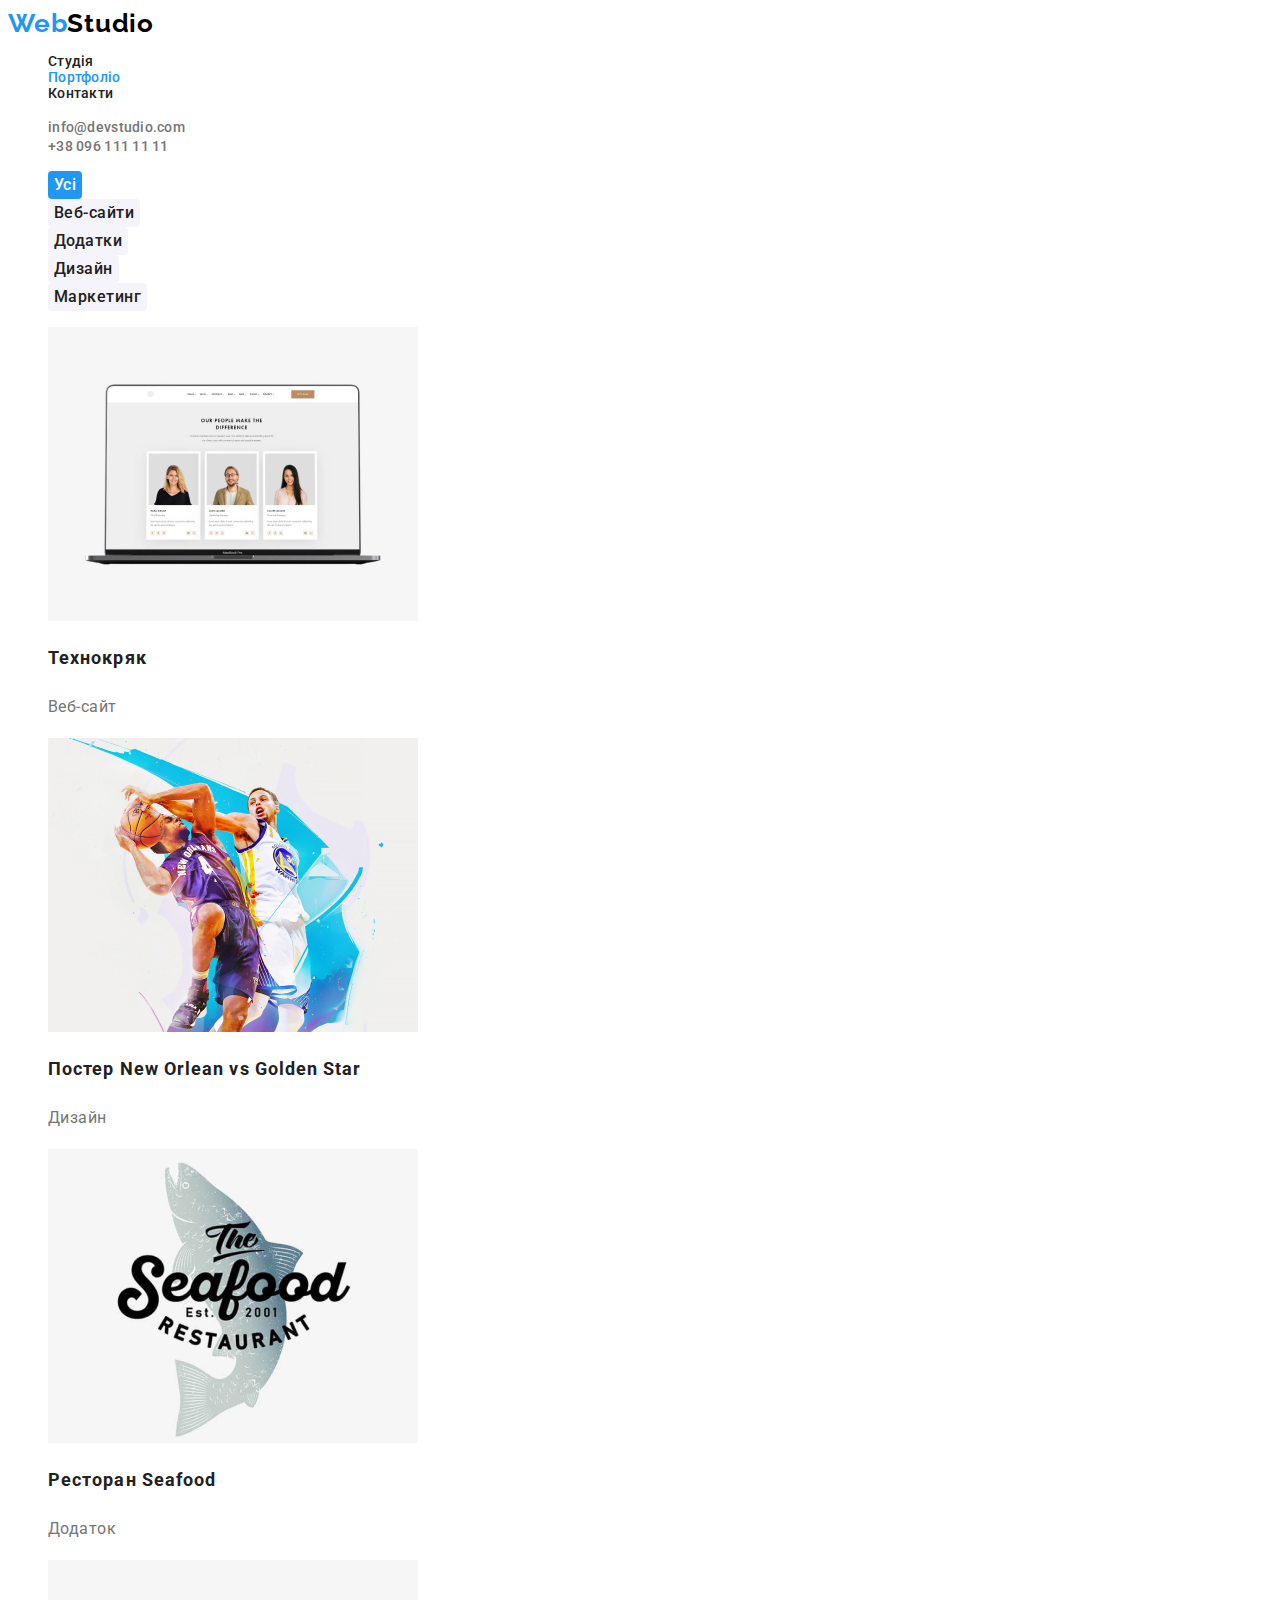
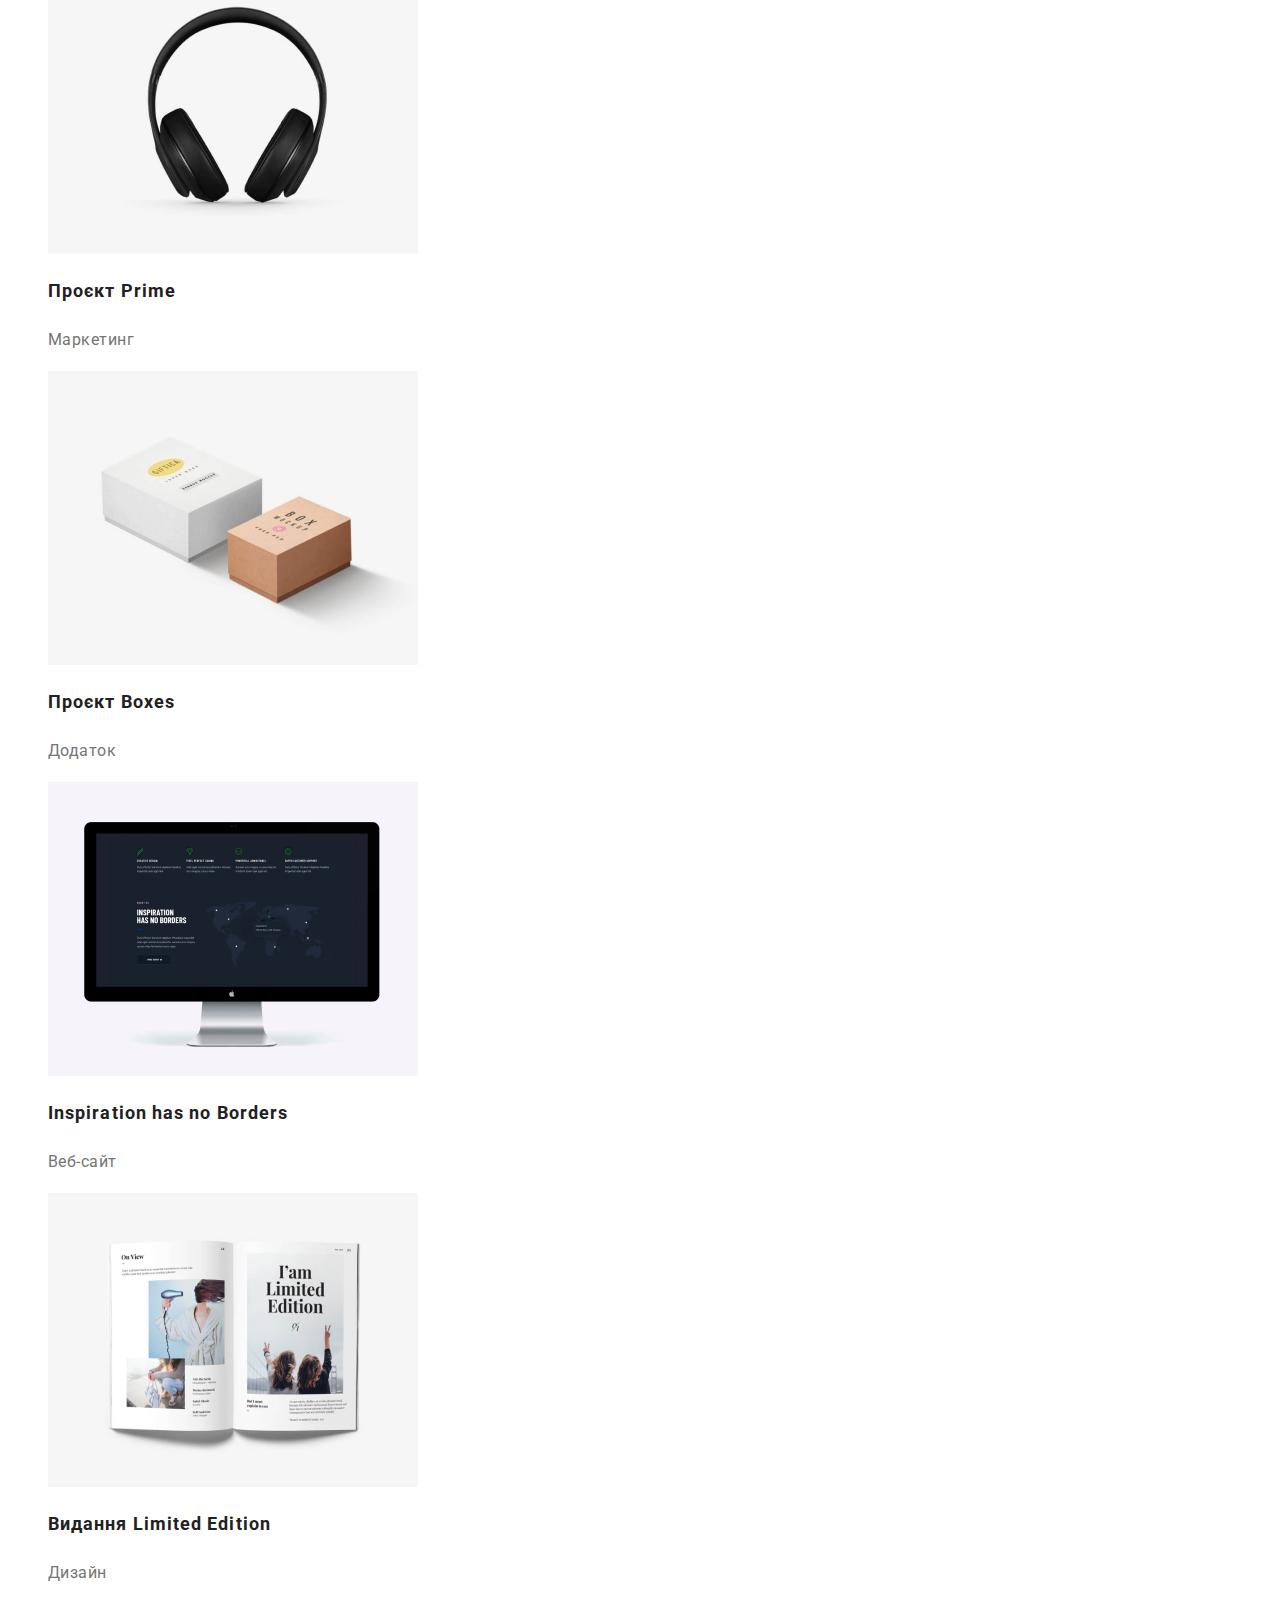
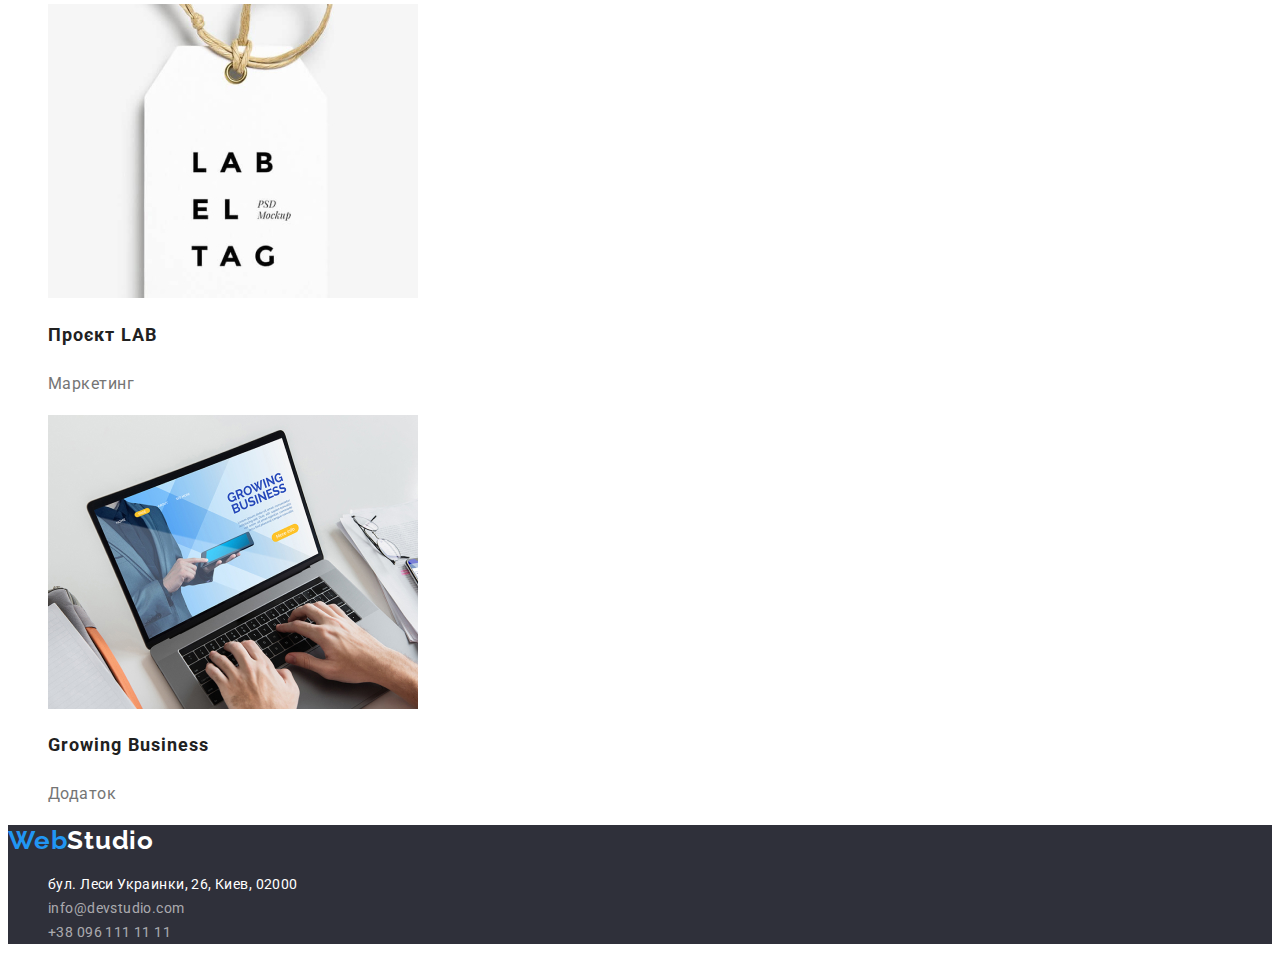
==== portfolio.html @ 220dadfb "Initial commit" ====
<!DOCTYPE html>
<html lang="en">
<head>
    <meta charset="UTF-8">
    <meta http-equiv="X-UA-Compatible" content="IE=edge">
    <meta name="viewport" content="width=device-width, initial-scale=1.0">
    <title>Portfolio</title>
    <!--Fonts-->
    <link rel="preconnect" href="https://fonts.googleapis.com">
    <link rel="preconnect" href="https://fonts.gstatic.com" crossorigin>
    <link href="https://fonts.googleapis.com/css2?family=Raleway:wght@700&family=Roboto:wght@400;500;700;900&display=swap" rel="stylesheet">
    <!--Custom styles-->
    <link rel="stylesheet" href="./css/styles.css">
</head>
<body>

    <header class="header">
        
        <section class="header-section">
            <nav class="header-nav">
                <a class="logo-link" href="">Web<span class="logo-span">Studio</span> </a>
                <ul class="list">
                <li> <a class="link" href="https://yuriykirillov.github.io/goit-markup-hw-02/index.html">Студія</a></li>
                <li> <a class="link-active" href="https://yuriykirillov.github.io/goit-markup-hw-02/portfolio.html">Портфоліо</a></li>
                <li> <a class="link" href="Контакти">Контакти</a></li>

                </ul>
            </nav>
           
            <ul class="list">
                <li> <a class="header-list-item" href="mailto:info@devstudio.com">info@devstudio.com</a></li>
                <li> <a class="header-list-item" href="tel:+380961111111">+38 096 111 11 11</a></li>
            </ul>
        </section>
                
    </header>

    <main>

        <!--Filters-->
        <section>
            <h1 class="visually-hidden">Наши переваги</h1>
            <ul class="list"> 
              <li>
                <button class="btn-main-cl" type="button">Усі</button>
              </li>
              <li>
                <button class="btn-main" type="button">Веб-сайти</button>
              </li>
              <li>
                <button class="btn-main" type="button">Додатки</button>
              </li>
              <li>
                <button class="btn-main" type="button">Дизайн</button>
              </li>
              <li>
                <button class="btn-main" type="button">Маркетинг</button>
              </li>

            </ul>
            
            <ul class="list">
              <li><img src="images/technokr.jpg" alt="technokr" width="370" height="294">
                  <h2 class="group-list-item" lang="uk">Технокряк</h2>
                  <p class="group-list-text" lang="uk">Веб-сайт</p>   
              </li>
              <li><img src="images/poster.jpg" alt="poster" width="370" height="294">
                  <h2 class="group-list-item" lang="uk">Постер New Orlean vs Golden Star</h2>
                  <p class="group-list-text" lang="uk">Дизайн</p>
              </li>
              <li><img src="images/rest.jpg" alt="restaurant" width="370" height="294">
                  <h2 class="group-list-item" lang="uk">Ресторан Seafood</h2>
                  <p class="group-list-text" lang="uk">Додаток</p>
              </li>
              <li><img src="images/headphones.jpg" alt="headphones" width="370" height="294">
                  <h2 class="group-list-item" lang="uk">Проєкт Prime</h2>
                  <p class="group-list-text" lang="uk">Маркетинг</p>
              </li>
              <li><img src="images/boxes.jpg" alt="boxes" width="370" height="294">
                  <h2 class="group-list-item" lang="uk">Проєкт Boxes</h2>
                  <p class="group-list-text" lang="uk">Додаток</p>
              </li>
              <li><img src="images/monitor.jpg" alt="monitor" width="370" height="294">
                  <h2 class="group-list-item" lang="uk">Inspiration has no Borders</h2>
                  <p class="group-list-text" lang="uk">Веб-сайт</p>
              </li>
              <li><img src="images/magazine.jpg" alt="magazine" width="370" height="294">
                  <h2 class="group-list-item" lang="uk">Видання Limited Edition</h2>
                  <p class="group-list-text" lang="uk">Дизайн</p>
              </li>  
              <li><img src="images/label.jpg" alt="label" width="370" height="294">
                  <h2 class="group-list-item" lang="uk">Проєкт LAB</h2>
                  <p class="group-list-text" lang="uk">Маркетинг</p>
              </li>
              <li><img src="images/notebook.jpg" alt="notebook" width="370" height="294">
                  <h2 class="group-list-item" lang="uk">Growing Business</h2>
                  <p class="group-list-text" lang="uk">Додаток</p>
              </li>  

            </ul>  
              
                    
            

        </section>
         
    </main>

    <footer>
        <section class="footer-section">
            <a class="logo-link" href="">Web<span class="logo-span-white">Studio</span> </a>
            <address>
                <ul class="list">
                    <li lang="uk"><a class="address-footer" href="">бул. Леси Украинки, 26, Киев, 02000</a></li>
                    <li><a class="link-footer" href="mailto:info@devstudio.com">info@devstudio.com</a></li>
                    <li><a class="link-footer" href="tel:+380961111111">+38 096 111 11 11</a></li>
                </ul>
            </address>
        </section>
                
    </footer>
    

</body>
</html>
---- css/styles.css ----
:root {

/* Fonts */
--main-font: Roboto, sans-serif;
--secondary-font: Raleway, sans-serif;

/* Text colors */
--main-txt-cl: #212121;
--secondary-txt-cl: #757575;
--accent-txt-cl: #2196F3;


/* Background colors */
--main-bg-cl: #FFFFFF;

/* Others */
--fonts-st: normal;

}

body {
font-family: var(--main-font);
color: var(--light-txt-cl);

}

/* reset */
.link {
text-decoration: none;
color: currentColor;
font-family: var(--main-font);
font-style: var(--fonts-st);
font-weight: 500;
font-size: 14px;
line-height: calc(16 / 14);
letter-spacing: 0.02em;
color: var(--main-txt-cl);

}

.link:hover,
.link:focus,
.header-list-item:hover,
.header-list-item:focus   {
color: var(--accent-txt-cl);


}

.link-active {
text-decoration: none;
color: currentColor; 
font-family: var(--main-font);
font-style: var(--fonts-st);
font-weight: 500;
font-size: 14px;
line-height: calc(16 / 14);
letter-spacing: 0.02em;
color: var(--accent-txt-cl);

}
 
.list {
list-style: none;

}


.header {
background-color: var(--main-bg-cl);

}

.header-nav {
font-family: var(--main-font);
font-weight: 500;
font-size: 14px;
line-height: calc(16 / 14);
letter-spacing: 0.02em;
color: var(--main-txt-cl);

}

.logo-link, 
.logo-span,
.logo-span-white {
font-family: var(--secondary-font);
font-weight: 700;
font-size: 26px;
line-height: calc(31 / 26);
letter-spacing: 0.03em;
color: var(--accent-txt-cl);
text-decoration: none;
}

.logo-span {
color: #000000;

}

.header-list-item {
font-family: var(--main-font);
font-style: var(--fonts-st);
font-weight: 500;
font-size: 14px;
line-height: calc(16 / 14);
letter-spacing: 0.02em;
color: var(--secondary-txt-cl);
text-decoration: none;

}

.main-section-header {
font-weight: 900;
font-size: 44px;
line-height: calc(60 / 44);
text-align: center;
letter-spacing: 0.06em;
text-transform: uppercase;
color: var(--main-bg-cl);

}

.visually-hidden {
position: absolute;
width: 1px;
height: 1px;
margin: -1px;
border: 0;
padding: 0;
white-space: nowrap;
clip-path: inset(100%);
clip: rect(0 0 0 0);
overflow: hidden;
}

.main-section {
background-color: #2F303A;

}

.btn:hover,
.btn:focus {
font-family: var(--main-font);
font-weight: 700;
font-size: 16px;
line-height: calc(30 /16);
display: flex;
align-items: center;
text-align: center;
letter-spacing: 0.06em;
color: var(--main-bg-cl);
cursor: pointer;
border-radius: 4px;
background: var(--accent-txt-cl);
box-shadow: 0px 4px 4px rgba(0, 0, 0, 0.15);
border-radius: 4px;
border: none;
}

.main-list-item {
font-weight: 700;
font-size: 14px;
line-height: calc(16 / 14);
letter-spacing: 0.03em;
text-transform: uppercase;
color: var(--main-txt-cl); 

}

.main-list-text {
font-size: 14px;
line-height: calc(24 / 14);
letter-spacing: 0.03em;
color: var(--secondary-txt-cl);
    
}

.main-section-opport {
font-weight: 700;
font-size: 36px;
line-height: calc(42 / 36);
letter-spacing: 0.03em; 
color: var(--main-txt-cl);
 
}

.list-item-team {
font-weight: 500;
font-size: 16px;
line-height: calc(19 / 16);
text-align: center;
letter-spacing: 0.03em;
color: var(--main-txt-cl);
    
}

.list-text-team {
font-size: 16px;
line-height: calc(19 / 16);
text-align: center;
letter-spacing: 0.03em;
color: var(--secondary-txt-cl);

}

.logo-span-white {
color: var(--main-bg-cl);
    
}

.address-footer {
font-style: var(--fonts-st);
font-size: 14px;
line-height: calc(24 / 14);
letter-spacing: 0.03em;
color: var(--main-bg-cl);
    

}

.link-footer {
font-style: var(--fonts-st);
font-size: 14px;
line-height: calc(24 / 14);
letter-spacing: 0.03em;
color: rgba(255, 255, 255, 0.6);

}

.footer-section {
background: #2F303A;   
}

.address-footer, .link-footer {
text-decoration: none;
 
}

.btn-main-cl {
font-family: var(--main-font);
font-weight: 500;
font-size: 16px;
line-height: calc(26 / 16);
text-align: center;
letter-spacing: 0.03em;
color: var(--main-bg-cl);
background: var(--accent-txt-cl);
border-radius: 4px;
cursor: pointer;
border: none;
}

.btn-main {
font-family: var(--main-font);
font-weight: 500;
font-size: 16px;
line-height: calc(26 / 16);
text-align: center;
letter-spacing: 0.03em;
color: var(--main-txt-cl);
background: #F5F4FA;
border-radius: 4px;
cursor: pointer;
border: none;
}

.group-list-item {
font-weight: 700;
font-size: 18px;
line-height: calc(36 / 18);
letter-spacing: 0.06em;
color: var(--main-txt-cl);

}

.group-list-text {
font-weight: 400;
font-size: 16px;
line-height: calc(30 / 16);
letter-spacing: 0.03em;
color: var(--secondary-txt-cl);
    
}

.btn-main-cl:hover,
.btn-main-cl:focus, 
.btn-main:hover,
.btn-main:focus {
color: var(--main-bg-cl);
background: var(--accent-txt-cl);     
}
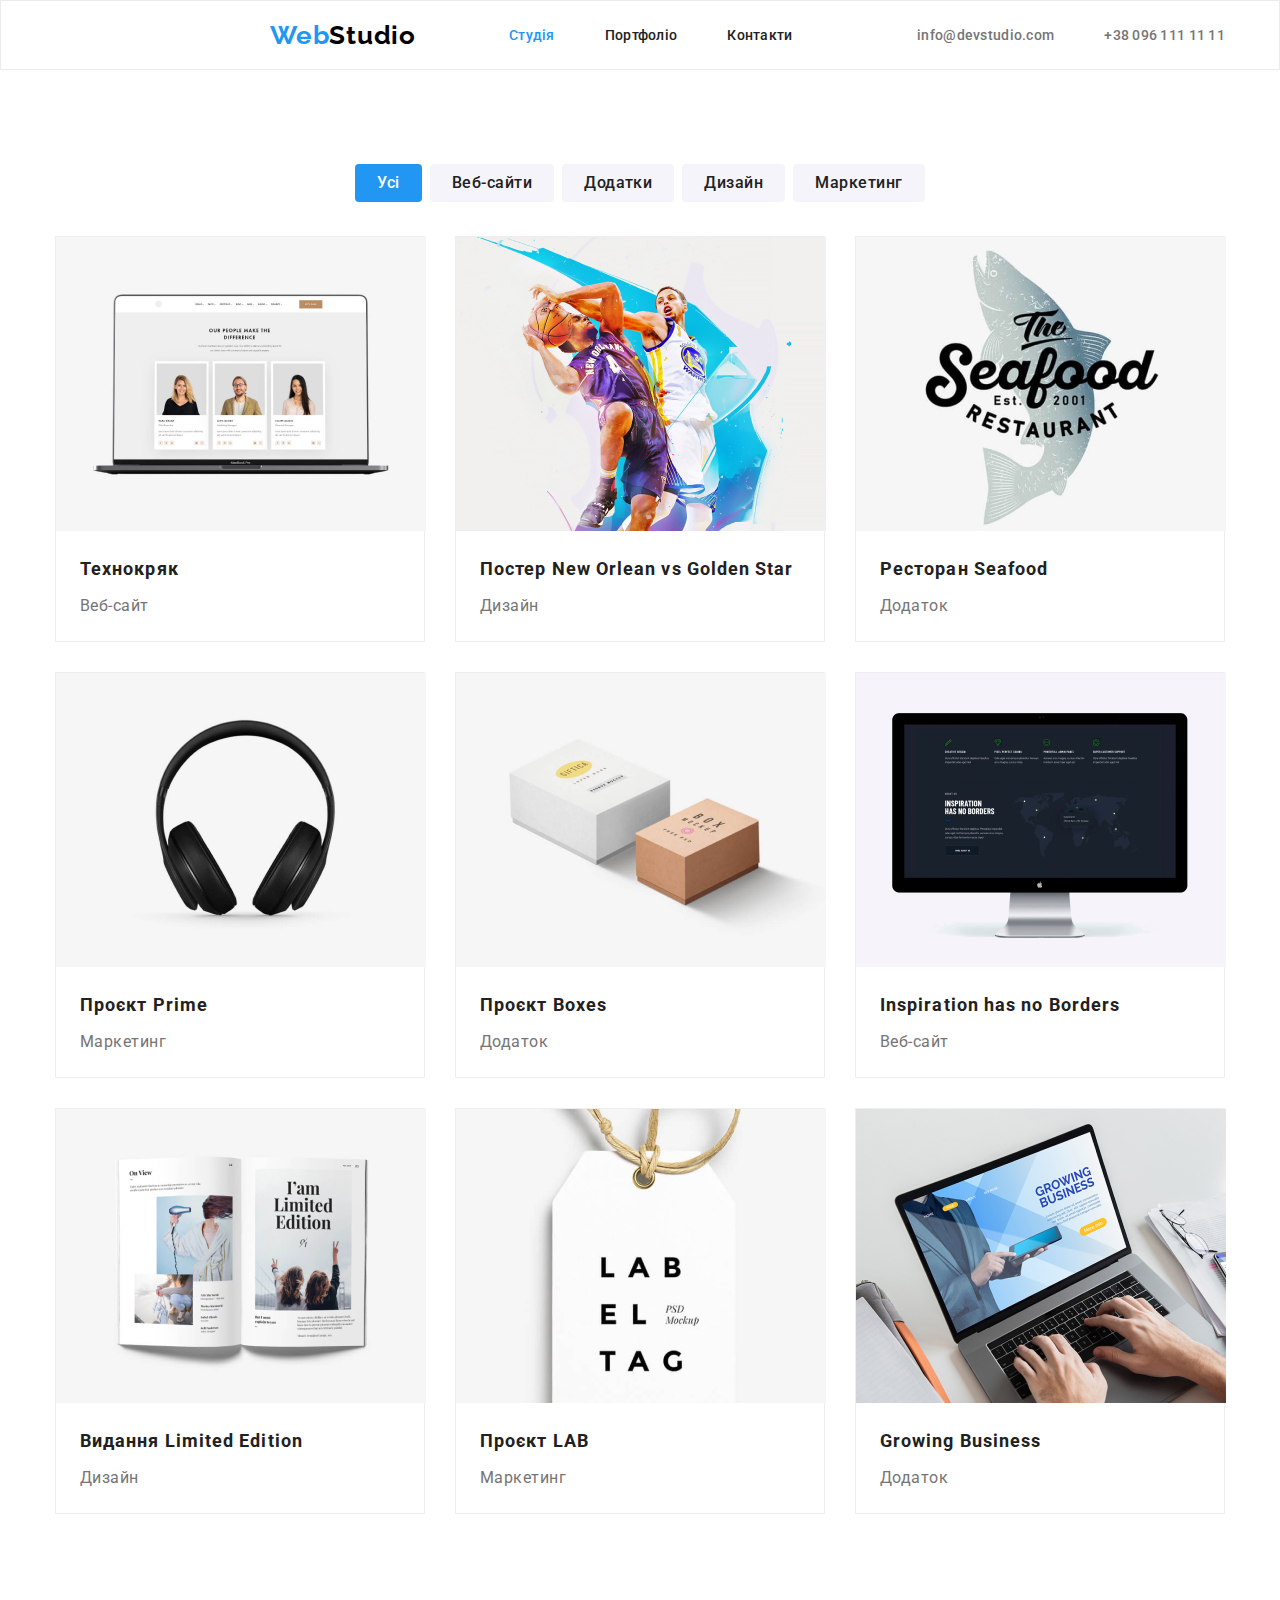
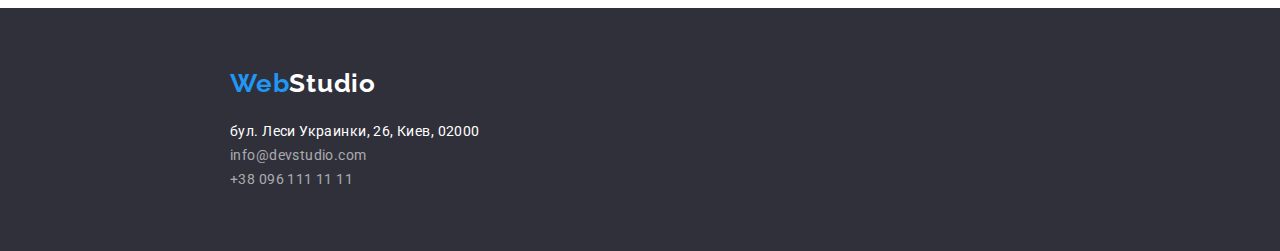
==== commit ac06746c: "first commit" ====
--- a/portfolio.html
+++ b/portfolio.html
@@ -1,125 +1,224 @@
 <!DOCTYPE html>
 <html lang="en">
-<head>
-    <meta charset="UTF-8">
-    <meta http-equiv="X-UA-Compatible" content="IE=edge">
-    <meta name="viewport" content="width=device-width, initial-scale=1.0">
+  <head>
+    <meta charset="UTF-8" />
+    <meta http-equiv="X-UA-Compatible" content="IE=edge" />
+    <meta name="viewport" content="width=device-width, initial-scale=1.0" />
     <title>Portfolio</title>
     <!--Fonts-->
-    <link rel="preconnect" href="https://fonts.googleapis.com">
-    <link rel="preconnect" href="https://fonts.gstatic.com" crossorigin>
-    <link href="https://fonts.googleapis.com/css2?family=Raleway:wght@700&family=Roboto:wght@400;500;700;900&display=swap" rel="stylesheet">
+    <link rel="preconnect" href="https://fonts.googleapis.com" />
+    <link rel="preconnect" href="https://fonts.gstatic.com" crossorigin />
+    <link
+      href="https://fonts.googleapis.com/css2?family=Raleway:wght@700&family=Roboto:wght@400;500;700;900&display=swap"
+      rel="stylesheet"
+    />
+
+    <link rel="stylesheet" href="./css/modern-normalize.css" />
+
     <!--Custom styles-->
-    <link rel="stylesheet" href="./css/styles.css">
-</head>
-<body>
-
+    <link rel="stylesheet" href="./css/styles.css" />
+  </head>
+  <body>
     <header class="header">
-        
-        <section class="header-section">
-            <nav class="header-nav">
-                <a class="logo-link" href="">Web<span class="logo-span">Studio</span> </a>
-                <ul class="list">
-                <li> <a class="link" href="https://yuriykirillov.github.io/goit-markup-hw-02/index.html">Студія</a></li>
-                <li> <a class="link-active" href="https://yuriykirillov.github.io/goit-markup-hw-02/portfolio.html">Портфоліо</a></li>
-                <li> <a class="link" href="Контакти">Контакти</a></li>
-
-                </ul>
-            </nav>
-           
-            <ul class="list">
-                <li> <a class="header-list-item" href="mailto:info@devstudio.com">info@devstudio.com</a></li>
-                <li> <a class="header-list-item" href="tel:+380961111111">+38 096 111 11 11</a></li>
+      <section class="header-section">
+        <div class="container-header">
+          <div class="logo">
+            <a class="logo-link" href=""
+              >Web<span class="logo-span">Studio</span>
+            </a>
+          </div>
+
+          <nav class="header-nav">
+            <ul class="nav-list">
+              <li>
+                <a
+                  class="link-active"
+                  href="https://yuriykirillov.github.io/goit-markup-hw-02/index.html"
+                  >Студія</a
+                >
+              </li>
+              <li>
+                <a
+                  class="link"
+                  href="https://yuriykirillov.github.io/goit-markup-hw-02/portfolio.html"
+                  >Портфоліо</a
+                >
+              </li>
+              <li><a class="link" href="Контакти">Контакти</a></li>
             </ul>
-        </section>
-                
+          </nav>
+
+          <ul class="link-list">
+            <li>
+              <a class="header-list-item" href="mailto:info@devstudio.com"
+                >info@devstudio.com</a
+              >
+            </li>
+            <li>
+              <a class="header-list-item" href="tel:+380961111111"
+                >+38 096 111 11 11</a
+              >
+            </li>
+          </ul>
+        </div>
+      </section>
     </header>
 
     <main>
-
-        <!--Filters-->
-        <section>
-            <h1 class="visually-hidden">Наши переваги</h1>
-            <ul class="list"> 
-              <li>
-                <button class="btn-main-cl" type="button">Усі</button>
-              </li>
-              <li>
-                <button class="btn-main" type="button">Веб-сайти</button>
-              </li>
-              <li>
-                <button class="btn-main" type="button">Додатки</button>
-              </li>
-              <li>
-                <button class="btn-main" type="button">Дизайн</button>
-              </li>
-              <li>
-                <button class="btn-main" type="button">Маркетинг</button>
-              </li>
-
+      <!--Filters-->
+      <section class="section">
+        <div class="container-filter">
+          <h1 class="visually-hidden">Наши переваги</h1>
+          <ul class="list-filter">
+            <li>
+              <button class="btn-main-cl" type="button">Усі</button>
+            </li>
+            <li>
+              <button class="btn-main" type="button">Веб-сайти</button>
+            </li>
+            <li>
+              <button class="btn-main" type="button">Додатки</button>
+            </li>
+            <li>
+              <button class="btn-main" type="button">Дизайн</button>
+            </li>
+            <li>
+              <button class="btn-main" type="button">Маркетинг</button>
+            </li>
+          </ul>
+        </div>
+
+        <div class="container-table">
+          <ul class="list-table">
+            <li class="portfolio-item">
+              <img
+                src="images/technokr.jpg"
+                alt="technokr"
+                width="370"
+                height="294"
+              />
+              <h2 class="group-list-item" lang="uk">Технокряк</h2>
+              <p class="group-list-text" lang="uk">Веб-сайт</p>
+            </li>
+            <li class="portfolio-item">
+              <img
+                src="images/poster.jpg"
+                alt="poster"
+                width="370"
+                height="294"
+              />
+              <h2 class="group-list-item" lang="uk">
+                Постер New Orlean vs Golden Star
+              </h2>
+              <p class="group-list-text" lang="uk">Дизайн</p>
+            </li>
+            <li class="portfolio-item">
+              <img
+                src="images/rest.jpg"
+                alt="restaurant"
+                width="370"
+                height="294"
+              />
+              <h2 class="group-list-item" lang="uk">Ресторан Seafood</h2>
+              <p class="group-list-text" lang="uk">Додаток</p>
+            </li>
+            <li class="portfolio-item">
+              <img
+                src="images/headphones.jpg"
+                alt="headphones"
+                width="370"
+                height="294"
+              />
+              <h2 class="group-list-item" lang="uk">Проєкт Prime</h2>
+              <p class="group-list-text" lang="uk">Маркетинг</p>
+            </li>
+            <li class="portfolio-item">
+              <img
+                src="images/boxes.jpg"
+                alt="boxes"
+                width="370"
+                height="294"
+              />
+              <h2 class="group-list-item" lang="uk">Проєкт Boxes</h2>
+              <p class="group-list-text" lang="uk">Додаток</p>
+            </li>
+            <li class="portfolio-item">
+              <img
+                src="images/monitor.jpg"
+                alt="monitor"
+                width="370"
+                height="294"
+              />
+              <h2 class="group-list-item" lang="uk">
+                Inspiration has no Borders
+              </h2>
+              <p class="group-list-text" lang="uk">Веб-сайт</p>
+            </li>
+            <li class="portfolio-item">
+              <img
+                src="images/magazine.jpg"
+                alt="magazine"
+                width="370"
+                height="294"
+              />
+              <h2 class="group-list-item" lang="uk">Видання Limited Edition</h2>
+              <p class="group-list-text" lang="uk">Дизайн</p>
+            </li>
+            <li class="portfolio-item">
+              <img
+                src="images/label.jpg"
+                alt="label"
+                width="370"
+                height="294"
+              />
+              <h2 class="group-list-item" lang="uk">Проєкт LAB</h2>
+              <p class="group-list-text" lang="uk">Маркетинг</p>
+            </li>
+            <li class="portfolio-item">
+              <img
+                src="images/notebook.jpg"
+                alt="notebook"
+                width="370"
+                height="294"
+              />
+              <h2 class="group-list-item" lang="uk">Growing Business</h2>
+              <p class="group-list-text" lang="uk">Додаток</p>
+            </li>
+          </ul>
+        </div>
+      </section>
+    </main>
+
+    <footer>
+      <section class="footer-section">
+        <div class="container-footer">
+          <div class="logo-footer">
+            <a class="logo-link-footer" href=""
+            >Web<span class="logo-span-footer">Studio</span>
+          </a>
+          </div>
+          
+          <address>
+            <ul class="list-footer">
+              <li lang="uk">
+                <a class="address-footer" href=""
+                  >бул. Леси Украинки, 26, Киев, 02000</a
+                >
+              </li>
+              <li>
+                <a class="link-footer" href="mailto:info@devstudio.com"
+                  >info@devstudio.com</a
+                >
+              </li>
+              <li>
+                <a class="link-footer" href="tel:+380961111111"
+                  >+38 096 111 11 11</a
+                >
+              </li>
             </ul>
-            
-            <ul class="list">
-              <li><img src="images/technokr.jpg" alt="technokr" width="370" height="294">
-                  <h2 class="group-list-item" lang="uk">Технокряк</h2>
-                  <p class="group-list-text" lang="uk">Веб-сайт</p>   
-              </li>
-              <li><img src="images/poster.jpg" alt="poster" width="370" height="294">
-                  <h2 class="group-list-item" lang="uk">Постер New Orlean vs Golden Star</h2>
-                  <p class="group-list-text" lang="uk">Дизайн</p>
-              </li>
-              <li><img src="images/rest.jpg" alt="restaurant" width="370" height="294">
-                  <h2 class="group-list-item" lang="uk">Ресторан Seafood</h2>
-                  <p class="group-list-text" lang="uk">Додаток</p>
-              </li>
-              <li><img src="images/headphones.jpg" alt="headphones" width="370" height="294">
-                  <h2 class="group-list-item" lang="uk">Проєкт Prime</h2>
-                  <p class="group-list-text" lang="uk">Маркетинг</p>
-              </li>
-              <li><img src="images/boxes.jpg" alt="boxes" width="370" height="294">
-                  <h2 class="group-list-item" lang="uk">Проєкт Boxes</h2>
-                  <p class="group-list-text" lang="uk">Додаток</p>
-              </li>
-              <li><img src="images/monitor.jpg" alt="monitor" width="370" height="294">
-                  <h2 class="group-list-item" lang="uk">Inspiration has no Borders</h2>
-                  <p class="group-list-text" lang="uk">Веб-сайт</p>
-              </li>
-              <li><img src="images/magazine.jpg" alt="magazine" width="370" height="294">
-                  <h2 class="group-list-item" lang="uk">Видання Limited Edition</h2>
-                  <p class="group-list-text" lang="uk">Дизайн</p>
-              </li>  
-              <li><img src="images/label.jpg" alt="label" width="370" height="294">
-                  <h2 class="group-list-item" lang="uk">Проєкт LAB</h2>
-                  <p class="group-list-text" lang="uk">Маркетинг</p>
-              </li>
-              <li><img src="images/notebook.jpg" alt="notebook" width="370" height="294">
-                  <h2 class="group-list-item" lang="uk">Growing Business</h2>
-                  <p class="group-list-text" lang="uk">Додаток</p>
-              </li>  
-
-            </ul>  
-              
-                    
-            
-
-        </section>
-         
-    </main>
-
-    <footer>
-        <section class="footer-section">
-            <a class="logo-link" href="">Web<span class="logo-span-white">Studio</span> </a>
-            <address>
-                <ul class="list">
-                    <li lang="uk"><a class="address-footer" href="">бул. Леси Украинки, 26, Киев, 02000</a></li>
-                    <li><a class="link-footer" href="mailto:info@devstudio.com">info@devstudio.com</a></li>
-                    <li><a class="link-footer" href="tel:+380961111111">+38 096 111 11 11</a></li>
-                </ul>
-            </address>
-        </section>
-                
+          </address>
+        </div>
+      </section>
     </footer>
-    
-
-</body>
-</html>+  </body>
+</html>
--- a/css/styles.css
+++ b/css/styles.css
@@ -25,6 +25,16 @@
 }
 
 /* reset */
+h1,h2,h3,h4,h5,h6,p,ul {
+margin: 0;
+
+}
+
+img {
+display: block;
+
+}
+
 .link {
 text-decoration: none;
 color: currentColor;
@@ -60,16 +70,78 @@
 
 }
  
-.list {
+.list,
+.nav-list,
+.link-list,
+.list-main,
+.list-opport,
+.list-team,
+.list-footer,
+.list-filter,
+.list-table
+{
 list-style: none;
-
-}
-
+margin: 0;
+padding: 0;
+
+}
+
+.container,
+.container-header,
+.container-section,
+.container-opport,
+.container-advantage,
+.container-team,
+.container-footer,
+.container-filter,
+.container-table
+ {
+width: 1200px;
+padding-left: 15px;   
+padding-right: 15px;
+margin-left: auto;
+margin-right: auto;
+
+}
+
+.section,
+.section-team {
+padding-top: 94px;
+padding-bottom: 94px;
+}
+
+.section-opport {
+
+padding-bottom: 94px;
+
+}
+
+<!--Header-->
 
 .header {
 background-color: var(--main-bg-cl);
 
 }
+
+.header-section {
+border: 1px solid #ECECEC;
+
+}
+
+.container-header {
+display: flex;  
+align-items: center;
+}
+
+.nav-list,
+.link-list {
+display: flex;
+gap: 50px;
+padding-top: 25px;
+padding-bottom: 25px;
+
+}
+
 
 .header-nav {
 font-family: var(--main-font);
@@ -81,9 +153,23 @@
 
 }
 
+.header-nav {
+margin-right: auto;
+
+}
+
+.logo {
+margin-right: 93px;
+margin-left: 215px;
+align-items: center;
+
+
+}
+
 .logo-link, 
 .logo-span,
-.logo-span-white {
+.logo-link-footer,
+.logo-span-footer {
 font-family: var(--secondary-font);
 font-weight: 700;
 font-size: 26px;
@@ -98,6 +184,12 @@
 
 }
 
+.logo-footer
+{
+margin-bottom: 20px;
+}
+
+
 .header-list-item {
 font-family: var(--main-font);
 font-style: var(--fonts-st);
@@ -110,7 +202,25 @@
 
 }
 
+<!--Main-->
+
+
+.container-section {
+display: flex;
+gap: 30px;
+
+}
+
+
 .main-section-header {
+width: 696px;
+min-height: 120px;
+padding-bottom: 30px;
+
+margin-right: auto;
+margin-left: auto;
+
+
 font-weight: 900;
 font-size: 44px;
 line-height: calc(60 / 44);
@@ -132,15 +242,31 @@
 clip-path: inset(100%);
 clip: rect(0 0 0 0);
 overflow: hidden;
+
+
 }
 
 .main-section {
 background-color: #2F303A;
-
+padding-top: 200px;
+padding-bottom: 200px;
 }
 
 .btn:hover,
 .btn:focus {
+color: var(--main-bg-cl);
+background: var(--accent-txt-cl);
+
+}
+
+.btn {
+width: 216px;
+min-height: 50px;
+padding: 10px 28px;
+margin-right: auto;
+margin-left: auto;
+
+
 font-family: var(--main-font);
 font-weight: 700;
 font-size: 16px;
@@ -149,16 +275,33 @@
 align-items: center;
 text-align: center;
 letter-spacing: 0.06em;
-color: var(--main-bg-cl);
+
 cursor: pointer;
 border-radius: 4px;
-background: var(--accent-txt-cl);
+
 box-shadow: 0px 4px 4px rgba(0, 0, 0, 0.15);
 border-radius: 4px;
 border: none;
 }
 
+<!--Advantage-->
+
+.container-advantage {
+display: flex;
+gap: 30px;
+margin-right: auto;
+margin-left: auto;
+}
+
+.list-main {
+display: flex;
+gap: 30px;
+
+}
+
 .main-list-item {
+margin-bottom: 10px;
+
 font-weight: 700;
 font-size: 14px;
 line-height: calc(16 / 14);
@@ -169,6 +312,8 @@
 }
 
 .main-list-text {
+min-height: 98px;
+width: 270px;
 font-size: 14px;
 line-height: calc(24 / 14);
 letter-spacing: 0.03em;
@@ -176,13 +321,55 @@
     
 }
 
-.main-section-opport {
+.list-opport {
+display: flex;
+gap: 30px;
+
+}
+
+.main-section-opport,
+.main-section-team {
+
 font-weight: 700;
 font-size: 36px;
 line-height: calc(42 / 36);
 letter-spacing: 0.03em; 
 color: var(--main-txt-cl);
+text-align: center;
  
+}
+
+.main-section-opport {
+width: 460px;
+min-height: 42px;
+margin-left: auto;
+margin-right: auto;
+
+padding-bottom: 50px;
+}
+
+.main-section-team {
+width: 364px;
+min-height: 42px;
+margin-left: auto;
+margin-right: auto;
+
+padding-bottom: 50px;
+}
+
+.list-team {
+display: flex;
+gap: 30px;
+
+}
+
+.team-color {
+background: var(--main-bg-cl);   
+}
+
+.section-team {
+background-color:#F5F4FA;
+
 }
 
 .list-item-team {
@@ -192,6 +379,8 @@
 text-align: center;
 letter-spacing: 0.03em;
 color: var(--main-txt-cl);
+padding-top: 30px;
+padding-bottom: 10px;
     
 }
 
@@ -201,21 +390,30 @@
 text-align: center;
 letter-spacing: 0.03em;
 color: var(--secondary-txt-cl);
-
-}
-
-.logo-span-white {
+padding-bottom: 30px;
+}
+
+<!--Footer-->
+
+.container-footer {
+margin-top: 60px;  
+}
+
+
+.logo-span-footer {
 color: var(--main-bg-cl);
     
 }
 
+
+
 .address-footer {
 font-style: var(--fonts-st);
 font-size: 14px;
 line-height: calc(24 / 14);
 letter-spacing: 0.03em;
 color: var(--main-bg-cl);
-    
+  
 
 }
 
@@ -229,12 +427,31 @@
 }
 
 .footer-section {
-background: #2F303A;   
+background: #2F303A;
+padding-top: 60px;
+padding-bottom: 60px;
+padding-left: 215px;
 }
 
 .address-footer, .link-footer {
 text-decoration: none;
+margin-bottom: 9px;
  
+}
+
+<!--Filters-->
+
+.container-filter {
+display: flex;
+gap: 8px;
+
+}
+
+.list-filter {
+display: flex;
+gap: 8px;
+padding-bottom: 34px;
+justify-content: center;
 }
 
 .btn-main-cl {
@@ -249,6 +466,11 @@
 border-radius: 4px;
 cursor: pointer;
 border: none;
+min-height: 38px;
+padding: 6px 22px;
+
+
+
 }
 
 .btn-main {
@@ -263,7 +485,23 @@
 border-radius: 4px;
 cursor: pointer;
 border: none;
-}
+min-height: 38px;
+padding: 6px 22px;
+}
+
+
+
+.list-table {
+display: flex;
+flex-wrap: wrap;
+gap: 30px;
+}
+
+.portfolio-item {
+width: 370px;
+border: 1px solid #EEEEEE;
+}
+    
 
 .group-list-item {
 font-weight: 700;
@@ -271,7 +509,10 @@
 line-height: calc(36 / 18);
 letter-spacing: 0.06em;
 color: var(--main-txt-cl);
-
+padding-bottom: 4px;
+padding-top: 20px;
+padding-left: 24px;
+padding-right: 24px;
 }
 
 .group-list-text {
@@ -280,7 +521,9 @@
 line-height: calc(30 / 16);
 letter-spacing: 0.03em;
 color: var(--secondary-txt-cl);
-    
+padding-bottom: 20px;
+padding-left: 24px;
+padding-right: 24px;
 }
 
 .btn-main-cl:hover,
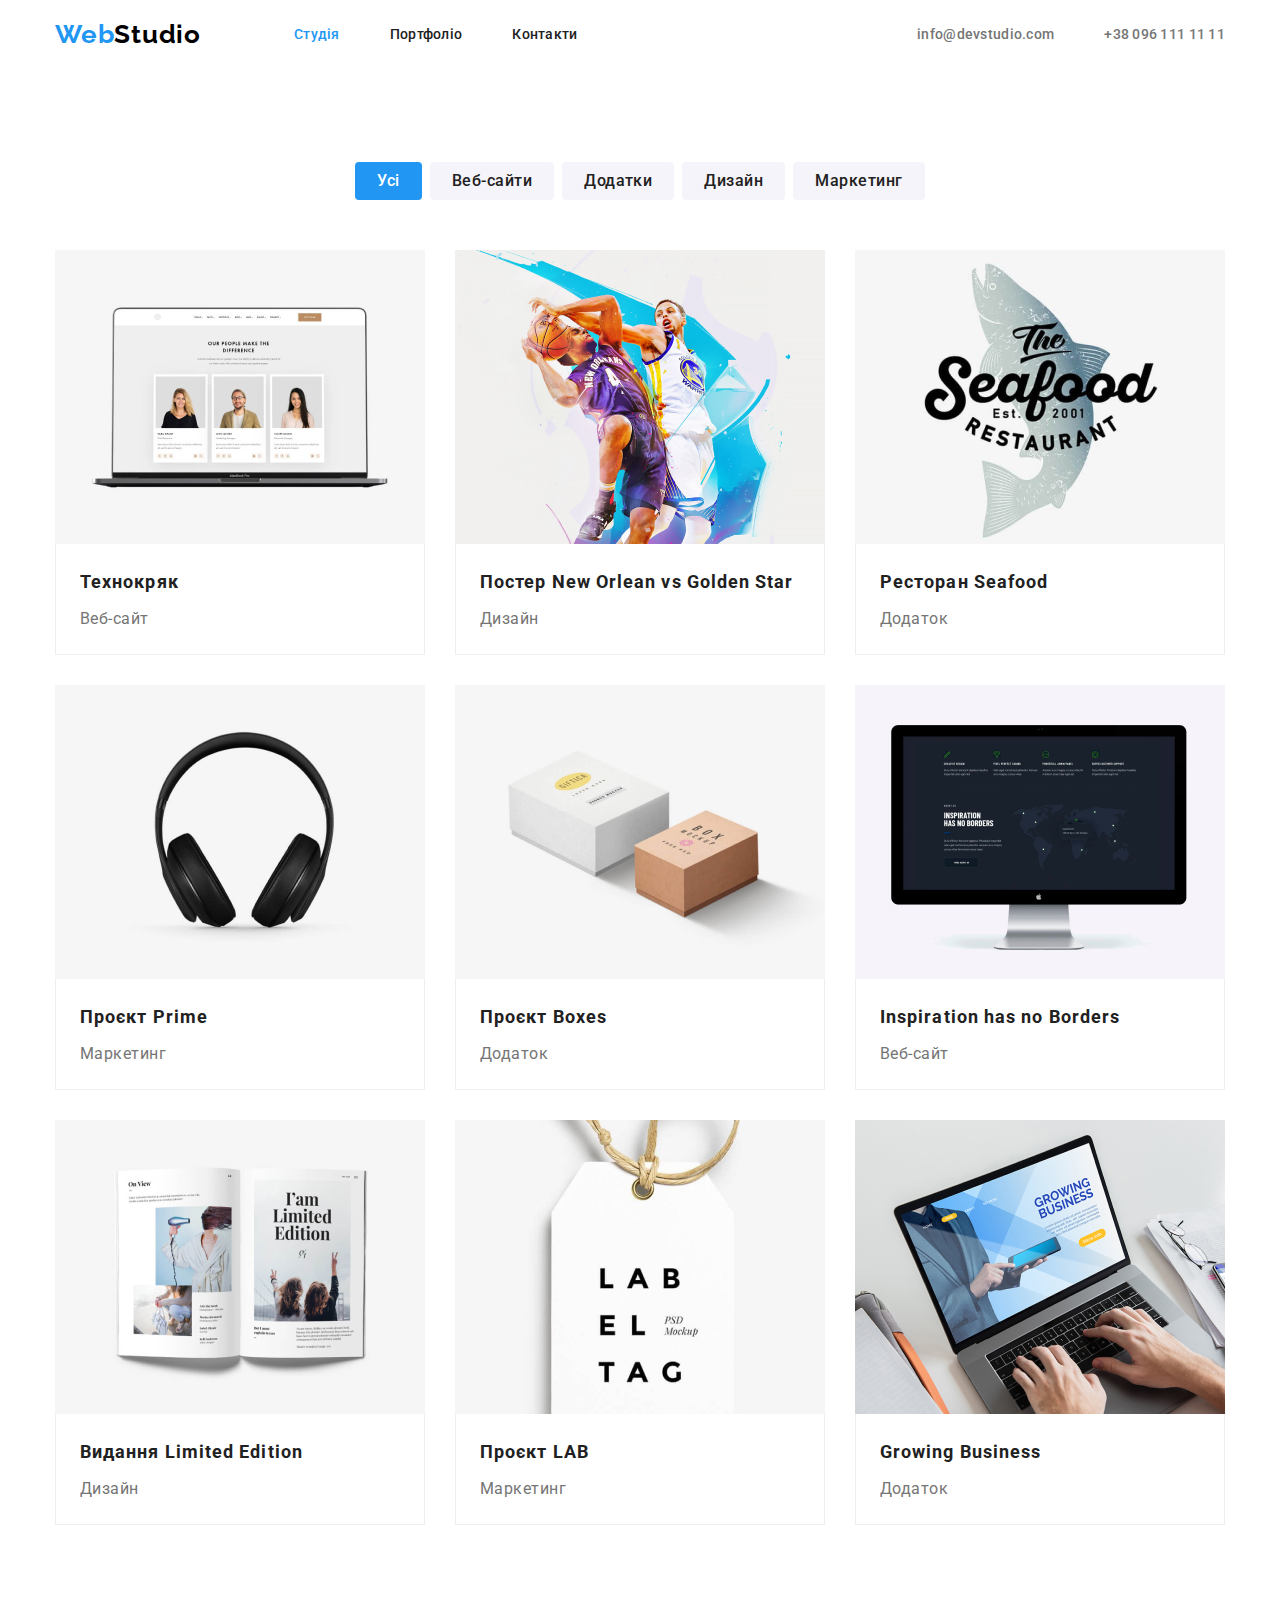
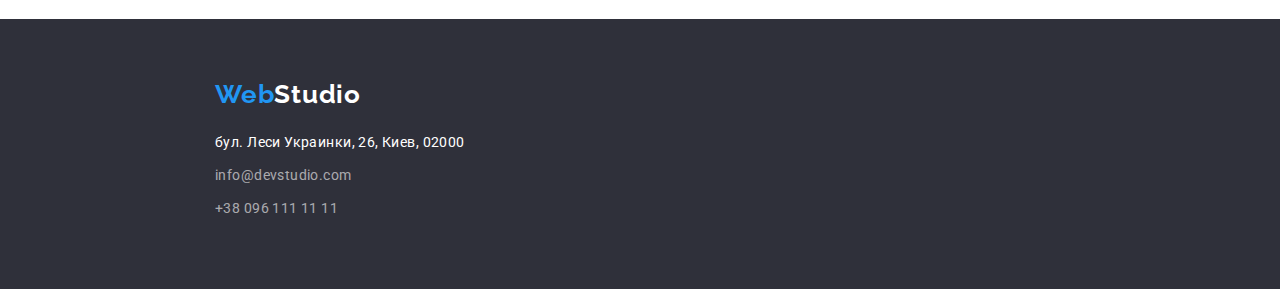
==== commit f033544f: "updated after checking" ====
--- a/portfolio.html
+++ b/portfolio.html
@@ -20,8 +20,8 @@
   </head>
   <body>
     <header class="header">
-      <section class="header-section">
-        <div class="container-header">
+      
+        <div class="container container-header">
           <div class="logo">
             <a class="logo-link" href=""
               >Web<span class="logo-span">Studio</span>
@@ -33,14 +33,14 @@
               <li>
                 <a
                   class="link-active"
-                  href="https://yuriykirillov.github.io/goit-markup-hw-02/index.html"
+                  href="https://yuriykirillov.github.io/goit-markup-hw-03/index.html"
                   >Студія</a
                 >
               </li>
               <li>
                 <a
                   class="link"
-                  href="https://yuriykirillov.github.io/goit-markup-hw-02/portfolio.html"
+                  href="https://yuriykirillov.github.io/goit-markup-hw-03/portfolio.html"
                   >Портфоліо</a
                 >
               </li>
@@ -61,13 +61,13 @@
             </li>
           </ul>
         </div>
-      </section>
+      
     </header>
 
     <main>
       <!--Filters-->
       <section class="section">
-        <div class="container-filter">
+        <div class="container">
           <h1 class="visually-hidden">Наши переваги</h1>
           <ul class="list-filter">
             <li>
@@ -86,139 +86,165 @@
               <button class="btn-main" type="button">Маркетинг</button>
             </li>
           </ul>
-        </div>
-
-        <div class="container-table">
+        
+        
           <ul class="list-table">
-            <li class="portfolio-item">
+            <li>
               <img
                 src="images/technokr.jpg"
                 alt="technokr"
                 width="370"
                 height="294"
               />
-              <h2 class="group-list-item" lang="uk">Технокряк</h2>
-              <p class="group-list-text" lang="uk">Веб-сайт</p>
-            </li>
-            <li class="portfolio-item">
+              <div class="portfolio-item">
+                <h2 class="group-list-item" lang="uk">Технокряк</h2>
+                <p class="group-list-text" lang="uk">Веб-сайт</p>
+              </div>
+             
+            </li>
+            <li>
               <img
                 src="images/poster.jpg"
                 alt="poster"
                 width="370"
                 height="294"
               />
-              <h2 class="group-list-item" lang="uk">
-                Постер New Orlean vs Golden Star
-              </h2>
-              <p class="group-list-text" lang="uk">Дизайн</p>
-            </li>
-            <li class="portfolio-item">
+              <div class="portfolio-item">
+                <h2 class="group-list-item" lang="uk">
+                  Постер New Orlean vs Golden Star
+                </h2>
+                <p class="group-list-text" lang="uk">Дизайн</p>
+              </div>
+              
+            </li>
+            <li>
               <img
                 src="images/rest.jpg"
                 alt="restaurant"
                 width="370"
                 height="294"
               />
-              <h2 class="group-list-item" lang="uk">Ресторан Seafood</h2>
-              <p class="group-list-text" lang="uk">Додаток</p>
-            </li>
-            <li class="portfolio-item">
+              <div class="portfolio-item">
+                <h2 class="group-list-item" lang="uk">Ресторан Seafood</h2>
+                <p class="group-list-text" lang="uk">Додаток</p>
+              </div>
+             
+            </li>
+            <li>
               <img
                 src="images/headphones.jpg"
                 alt="headphones"
                 width="370"
                 height="294"
               />
-              <h2 class="group-list-item" lang="uk">Проєкт Prime</h2>
-              <p class="group-list-text" lang="uk">Маркетинг</p>
-            </li>
-            <li class="portfolio-item">
+              <div class="portfolio-item">
+                <h2 class="group-list-item" lang="uk">Проєкт Prime</h2>
+                <p class="group-list-text" lang="uk">Маркетинг</p>
+              </div>
+            
+            </li>
+            <li>
               <img
                 src="images/boxes.jpg"
                 alt="boxes"
                 width="370"
                 height="294"
               />
-              <h2 class="group-list-item" lang="uk">Проєкт Boxes</h2>
-              <p class="group-list-text" lang="uk">Додаток</p>
-            </li>
-            <li class="portfolio-item">
+              <div class="portfolio-item">
+                <h2 class="group-list-item" lang="uk">Проєкт Boxes</h2>
+                <p class="group-list-text" lang="uk">Додаток</p>
+              </div>
+             
+            </li>
+            <li>
               <img
                 src="images/monitor.jpg"
                 alt="monitor"
                 width="370"
                 height="294"
               />
-              <h2 class="group-list-item" lang="uk">
-                Inspiration has no Borders
-              </h2>
-              <p class="group-list-text" lang="uk">Веб-сайт</p>
-            </li>
-            <li class="portfolio-item">
+              <div class="portfolio-item">
+                <h2 class="group-list-item" lang="uk">
+                  Inspiration has no Borders
+                </h2>
+                <p class="group-list-text" lang="uk">Веб-сайт</p>
+              </div>
+             
+            </li>
+            <li>
               <img
                 src="images/magazine.jpg"
                 alt="magazine"
                 width="370"
                 height="294"
               />
-              <h2 class="group-list-item" lang="uk">Видання Limited Edition</h2>
-              <p class="group-list-text" lang="uk">Дизайн</p>
-            </li>
-            <li class="portfolio-item">
+              <div class="portfolio-item">
+                <h2 class="group-list-item" lang="uk">Видання Limited Edition</h2>
+                <p class="group-list-text" lang="uk">Дизайн</p>
+              </div>
+             
+            </li>
+            <li>
               <img
                 src="images/label.jpg"
                 alt="label"
                 width="370"
                 height="294"
               />
-              <h2 class="group-list-item" lang="uk">Проєкт LAB</h2>
-              <p class="group-list-text" lang="uk">Маркетинг</p>
-            </li>
-            <li class="portfolio-item">
+              <div class="portfolio-item">
+                <h2 class="group-list-item" lang="uk">Проєкт LAB</h2>
+                <p class="group-list-text" lang="uk">Маркетинг</p>
+              </div>
+             
+            </li>
+            <li>
               <img
                 src="images/notebook.jpg"
                 alt="notebook"
                 width="370"
                 height="294"
               />
-              <h2 class="group-list-item" lang="uk">Growing Business</h2>
-              <p class="group-list-text" lang="uk">Додаток</p>
+              <div class="portfolio-item">
+                <h2 class="group-list-item" lang="uk">Growing Business</h2>
+                <p class="group-list-text" lang="uk">Додаток</p>
+              </div>
+             
             </li>
           </ul>
         </div>
       </section>
     </main>
 
-    <footer>
-      <section class="footer-section">
-        <div class="container-footer">
-          <div class="logo-footer">
-            <a class="logo-link-footer" href=""
+    <footer class="footer-section">
+      
+      <div class="container-footer">
+        <div class="logo-footer">
+          <a class="logo-link-footer" href=""
             >Web<span class="logo-span-footer">Studio</span>
           </a>
-          </div>
-          
-          <address>
-            <ul class="list-footer">
-              <li lang="uk">
-                <a class="address-footer" href=""
-                  >бул. Леси Украинки, 26, Киев, 02000</a
-                >
-              </li>
-              <li>
-                <a class="link-footer" href="mailto:info@devstudio.com"
-                  >info@devstudio.com</a
-                >
-              </li>
-              <li>
-                <a class="link-footer" href="tel:+380961111111"
-                  >+38 096 111 11 11</a
-                >
-              </li>
-            </ul>
-          </address>
         </div>
-      </section>
-    </footer>
+
+        <address>
+          <ul class="list-footer">
+            <li lang="uk" class="footer">
+              <a class="address-footer" href=""
+                >бул. Леси Украинки, 26, Киев, 02000</a
+              >
+            </li>
+            <li class="footer">
+              <a class="link-footer" href="mailto:info@devstudio.com"
+                >info@devstudio.com</a
+              >
+            </li>
+            <li class="footer">
+              <a class="link-footer" href="tel:+380961111111"
+                >+38 096 111 11 11</a
+              >
+            </li>
+          </ul>
+        </address>
+      </div>
+           
+  </footer>
   </body>
 </html>
--- a/css/styles.css
+++ b/css/styles.css
@@ -12,6 +12,7 @@
 
 /* Background colors */
 --main-bg-cl: #FFFFFF;
+--secondary-bg-cl: #2F303A;
 
 /* Others */
 --fonts-st: normal;
@@ -32,6 +33,8 @@
 
 img {
 display: block;
+max-width: 100%;
+height: auto;
 
 }
 
@@ -74,7 +77,7 @@
 .nav-list,
 .link-list,
 .list-main,
-.list-opport,
+.list-opportunity,
 .list-team,
 .list-footer,
 .list-filter,
@@ -86,15 +89,7 @@
 
 }
 
-.container,
-.container-header,
-.container-section,
-.container-opport,
-.container-advantage,
-.container-team,
-.container-footer,
-.container-filter,
-.container-table
+.container
  {
 width: 1200px;
 padding-left: 15px;   
@@ -104,28 +99,16 @@
 
 }
 
-.section,
-.section-team {
+.section {
 padding-top: 94px;
 padding-bottom: 94px;
 }
 
-.section-opport {
-
-padding-bottom: 94px;
-
-}
-
 <!--Header-->
 
 .header {
 background-color: var(--main-bg-cl);
-
-}
-
-.header-section {
-border: 1px solid #ECECEC;
-
+border-bottom: 1px solid #ECECEC;
 }
 
 .container-header {
@@ -160,9 +143,6 @@
 
 .logo {
 margin-right: 93px;
-margin-left: 215px;
-align-items: center;
-
 
 }
 
@@ -204,7 +184,6 @@
 
 <!--Main-->
 
-
 .container-section {
 display: flex;
 gap: 30px;
@@ -215,7 +194,7 @@
 .main-section-header {
 width: 696px;
 min-height: 120px;
-padding-bottom: 30px;
+margin-bottom: 30px;
 
 margin-right: auto;
 margin-left: auto;
@@ -247,7 +226,7 @@
 }
 
 .main-section {
-background-color: #2F303A;
+background-color: var(--secondary-bg-cl);
 padding-top: 200px;
 padding-bottom: 200px;
 }
@@ -255,7 +234,7 @@
 .btn:hover,
 .btn:focus {
 color: var(--main-bg-cl);
-background: var(--accent-txt-cl);
+
 
 }
 
@@ -278,7 +257,8 @@
 
 cursor: pointer;
 border-radius: 4px;
-
+color: var(--main-bg-cl);
+background: var(--accent-txt-cl);
 box-shadow: 0px 4px 4px rgba(0, 0, 0, 0.15);
 border-radius: 4px;
 border: none;
@@ -312,7 +292,7 @@
 }
 
 .main-list-text {
-min-height: 98px;
+
 width: 270px;
 font-size: 14px;
 line-height: calc(24 / 14);
@@ -321,13 +301,19 @@
     
 }
 
-.list-opport {
+<!--Opportunity-->
+
+.section-opportunity {
+padding-top: 0;
+}
+
+.list-opportunity {
 display: flex;
 gap: 30px;
-
-}
-
-.main-section-opport,
+    
+}
+
+.main-section-opportunity,
 .main-section-team {
 
 font-weight: 700;
@@ -339,22 +325,15 @@
  
 }
 
-.main-section-opport {
-width: 460px;
-min-height: 42px;
-margin-left: auto;
-margin-right: auto;
-
-padding-bottom: 50px;
-}
+.main-section-opportunity {
+
+margin-bottom: 50px;
+}
+
+<!--Our_team-->
 
 .main-section-team {
-width: 364px;
-min-height: 42px;
-margin-left: auto;
-margin-right: auto;
-
-padding-bottom: 50px;
+margin-bottom: 50px;
 }
 
 .list-team {
@@ -379,8 +358,8 @@
 text-align: center;
 letter-spacing: 0.03em;
 color: var(--main-txt-cl);
-padding-top: 30px;
-padding-bottom: 10px;
+
+margin-bottom: 10px;
     
 }
 
@@ -390,53 +369,66 @@
 text-align: center;
 letter-spacing: 0.03em;
 color: var(--secondary-txt-cl);
+
+}
+
+.item-team {
+padding-top: 30px;
 padding-bottom: 30px;
 }
 
+
 <!--Footer-->
 
+.footer-section {
+background-color: var(--secondary-bg-cl);
+padding-top: 60px;
+padding-bottom: 60px;
+
+}
+
 .container-footer {
-margin-top: 60px;  
-}
-
-
-.logo-span-footer {
-color: var(--main-bg-cl);
-    
-}
-
-
-
-.address-footer {
-font-style: var(--fonts-st);
-font-size: 14px;
-line-height: calc(24 / 14);
-letter-spacing: 0.03em;
-color: var(--main-bg-cl);
-  
-
-}
-
-.link-footer {
-font-style: var(--fonts-st);
-font-size: 14px;
-line-height: calc(24 / 14);
-letter-spacing: 0.03em;
-color: rgba(255, 255, 255, 0.6);
-
-}
-
-.footer-section {
-background: #2F303A;
+background-color: var(--secondary-bg-cl);
 padding-top: 60px;
 padding-bottom: 60px;
 padding-left: 215px;
 }
 
-.address-footer, .link-footer {
-text-decoration: none;
+.logo-footer {
+margin-bottom: 20px;
+
+}
+
+.logo-span-footer {
+ color: var(--main-bg-cl);   
+}
+
+.address-footer {
+font-style: var(--fonts-st);
+font-size: 14px;
+line-height: calc(24 / 14);
+letter-spacing: 0.03em;
+color: var(--main-bg-cl);
+text-decoration: none;
+}
+
+.link-footer {
+font-style: var(--fonts-st);
+font-size: 14px;
+line-height: calc(24 / 14);
+letter-spacing: 0.03em;
+color: rgba(255, 255, 255, 0.6);
+text-decoration: none;
+}
+
+
+.list-footer {
+text-decoration: none;
+ 
+}
+
+.footer {
 margin-bottom: 9px;
- 
 }
 
 <!--Filters-->
@@ -450,7 +442,7 @@
 .list-filter {
 display: flex;
 gap: 8px;
-padding-bottom: 34px;
+margin-bottom: 50px;
 justify-content: center;
 }
 
@@ -498,8 +490,13 @@
 }
 
 .portfolio-item {
-width: 370px;
-border: 1px solid #EEEEEE;
+padding-left: 24px;
+padding-right: 24px;
+padding-top: 20px;
+padding-bottom: 20px;
+border-left: 1px solid #EEEEEE;
+border-right: 1px solid #EEEEEE;
+border-bottom: 1px solid #EEEEEE;
 }
     
 
@@ -509,10 +506,7 @@
 line-height: calc(36 / 18);
 letter-spacing: 0.06em;
 color: var(--main-txt-cl);
-padding-bottom: 4px;
-padding-top: 20px;
-padding-left: 24px;
-padding-right: 24px;
+margin-bottom: 4px;
 }
 
 .group-list-text {
@@ -521,9 +515,7 @@
 line-height: calc(30 / 16);
 letter-spacing: 0.03em;
 color: var(--secondary-txt-cl);
-padding-bottom: 20px;
-padding-left: 24px;
-padding-right: 24px;
+
 }
 
 .btn-main-cl:hover,
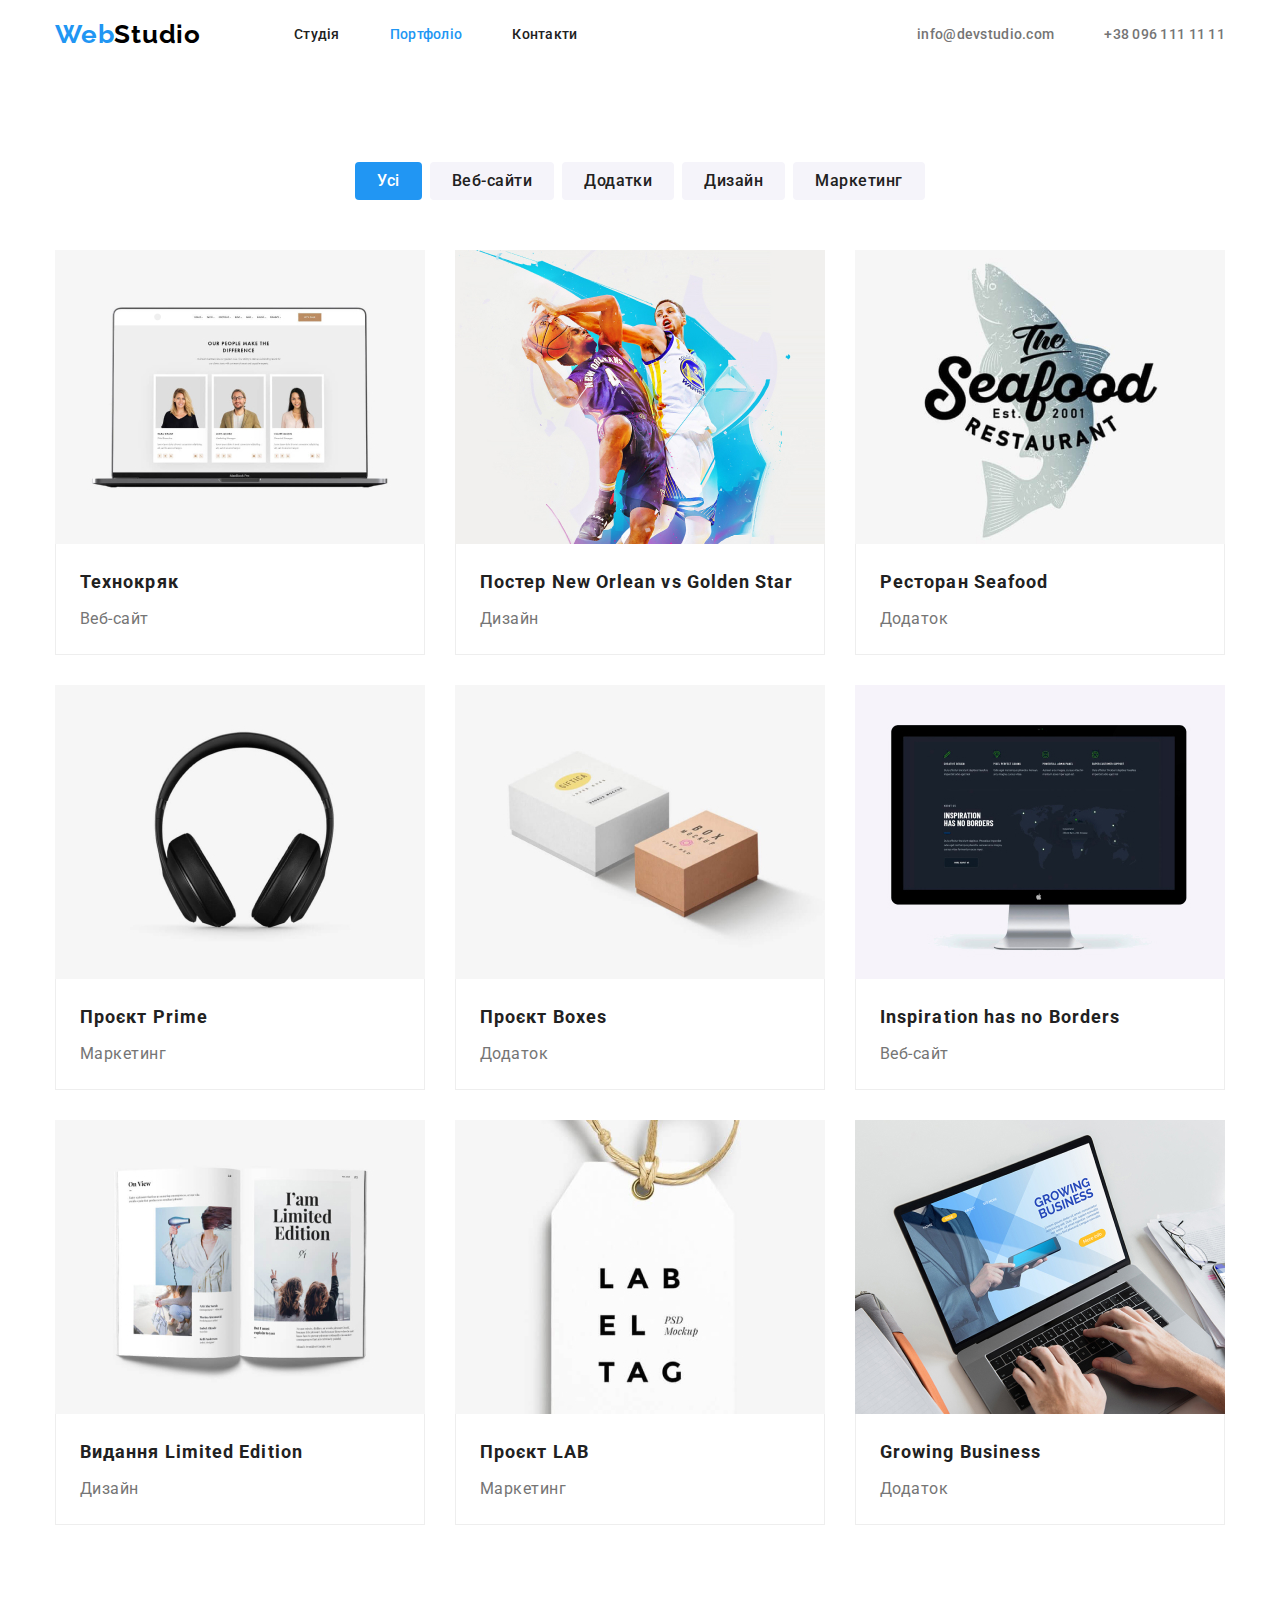
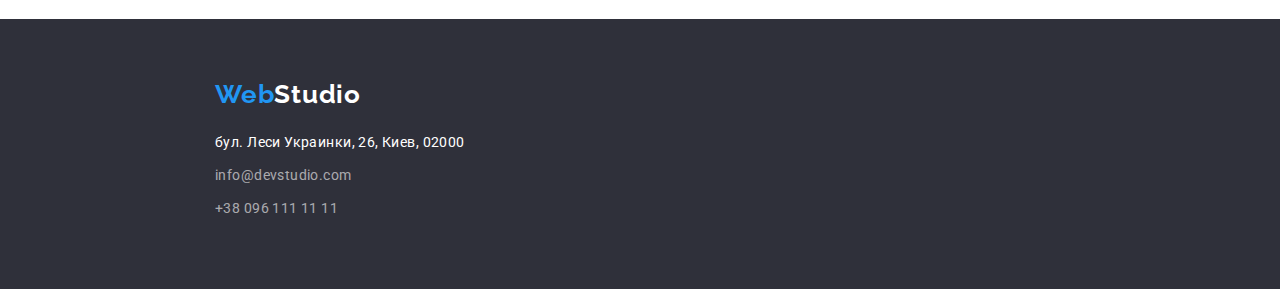
==== commit 3d923b05: "following update" ====
--- a/portfolio.html
+++ b/portfolio.html
@@ -32,14 +32,14 @@
             <ul class="nav-list">
               <li>
                 <a
-                  class="link-active"
+                  class="link"
                   href="https://yuriykirillov.github.io/goit-markup-hw-03/index.html"
                   >Студія</a
                 >
               </li>
               <li>
                 <a
-                  class="link"
+                  class="link-active"
                   href="https://yuriykirillov.github.io/goit-markup-hw-03/portfolio.html"
                   >Портфоліо</a
                 >
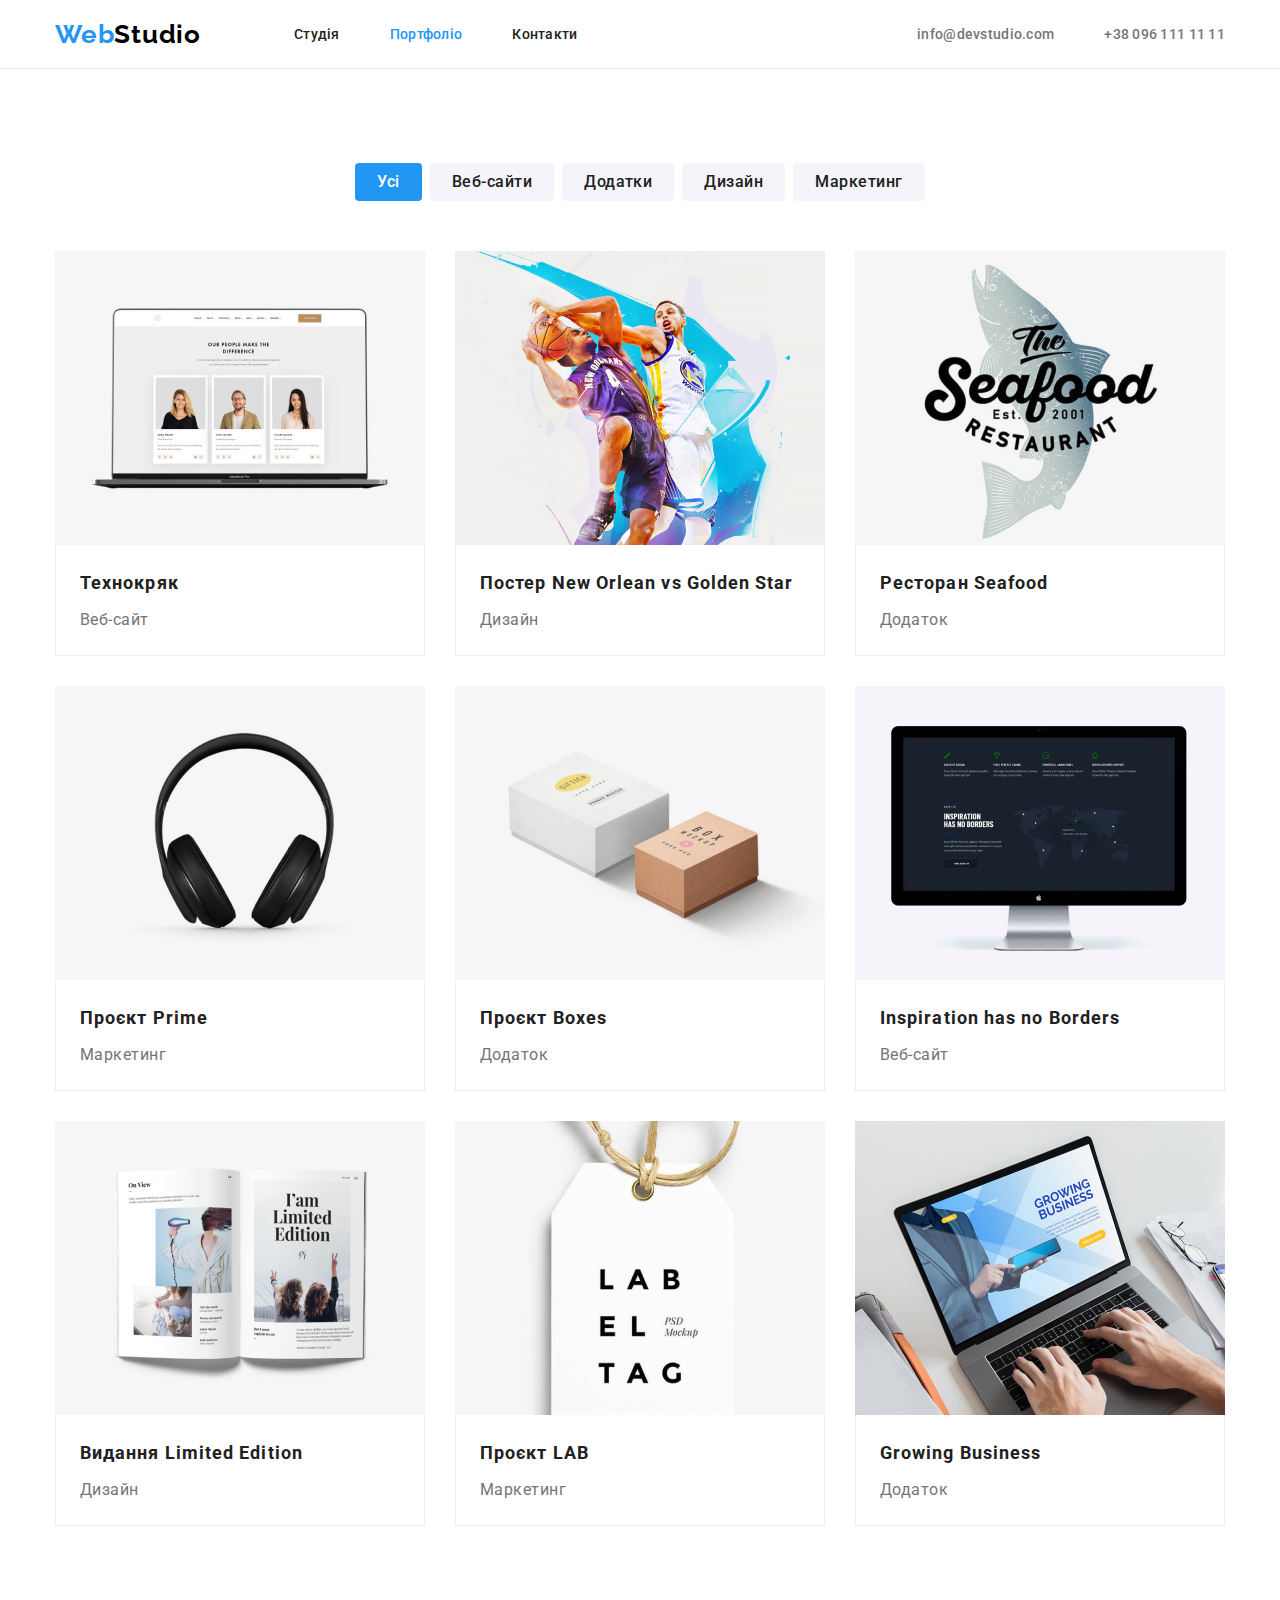
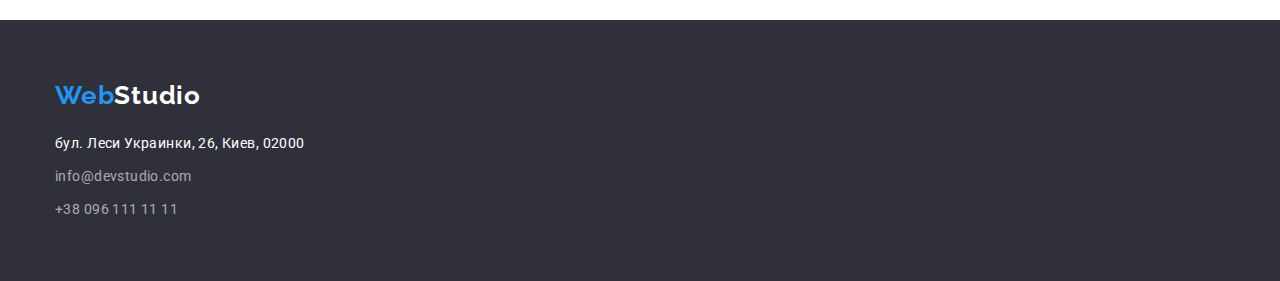
==== commit 114c196a: "updated after 2nd checking" ====
--- a/portfolio.html
+++ b/portfolio.html
@@ -29,7 +29,7 @@
           </div>
 
           <nav class="header-nav">
-            <ul class="nav-list">
+            <ul class="list nav-list">
               <li>
                 <a
                   class="link"
@@ -48,7 +48,7 @@
             </ul>
           </nav>
 
-          <ul class="link-list">
+          <ul class="list link-list">
             <li>
               <a class="header-list-item" href="mailto:info@devstudio.com"
                 >info@devstudio.com</a
@@ -69,7 +69,7 @@
       <section class="section">
         <div class="container">
           <h1 class="visually-hidden">Наши переваги</h1>
-          <ul class="list-filter">
+          <ul class="list list-filter">
             <li>
               <button class="btn-main-cl" type="button">Усі</button>
             </li>
@@ -88,7 +88,7 @@
           </ul>
         
         
-          <ul class="list-table">
+          <ul class="list list-table">
             <li>
               <img
                 src="images/technokr.jpg"
@@ -215,9 +215,9 @@
       </section>
     </main>
 
-    <footer class="footer-section">
+    <footer class="section footer-section">
       
-      <div class="container-footer">
+      <div class="container">
         <div class="logo-footer">
           <a class="logo-link-footer" href=""
             >Web<span class="logo-span-footer">Studio</span>
@@ -225,7 +225,7 @@
         </div>
 
         <address>
-          <ul class="list-footer">
+          <ul class="list list-footer">
             <li lang="uk" class="footer">
               <a class="address-footer" href=""
                 >бул. Леси Украинки, 26, Киев, 02000</a
@@ -236,7 +236,7 @@
                 >info@devstudio.com</a
               >
             </li>
-            <li class="footer">
+            <li footer footer-zero>
               <a class="link-footer" href="tel:+380961111111"
                 >+38 096 111 11 11</a
               >
--- a/css/styles.css
+++ b/css/styles.css
@@ -22,20 +22,17 @@
 body {
 font-family: var(--main-font);
 color: var(--light-txt-cl);
-
 }
 
 /* reset */
 h1,h2,h3,h4,h5,h6,p,ul {
 margin: 0;
-
 }
 
 img {
 display: block;
 max-width: 100%;
 height: auto;
-
 }
 
 .link {
@@ -48,7 +45,6 @@
 line-height: calc(16 / 14);
 letter-spacing: 0.02em;
 color: var(--main-txt-cl);
-
 }
 
 .link:hover,
@@ -56,8 +52,6 @@
 .header-list-item:hover,
 .header-list-item:focus   {
 color: var(--accent-txt-cl);
-
-
 }
 
 .link-active {
@@ -70,33 +64,20 @@
 line-height: calc(16 / 14);
 letter-spacing: 0.02em;
 color: var(--accent-txt-cl);
-
 }
  
-.list,
-.nav-list,
-.link-list,
-.list-main,
-.list-opportunity,
-.list-team,
-.list-footer,
-.list-filter,
-.list-table
-{
+.list {
 list-style: none;
 margin: 0;
 padding: 0;
-
-}
-
-.container
- {
+}
+
+.container {
 width: 1200px;
 padding-left: 15px;   
 padding-right: 15px;
 margin-left: auto;
 margin-right: auto;
-
 }
 
 .section {
@@ -104,7 +85,8 @@
 padding-bottom: 94px;
 }
 
-<!--Header-->
+
+/* Header */
 
 .header {
 background-color: var(--main-bg-cl);
@@ -122,7 +104,6 @@
 gap: 50px;
 padding-top: 25px;
 padding-bottom: 25px;
-
 }
 
 
@@ -133,17 +114,14 @@
 line-height: calc(16 / 14);
 letter-spacing: 0.02em;
 color: var(--main-txt-cl);
-
 }
 
 .header-nav {
 margin-right: auto;
-
 }
 
 .logo {
 margin-right: 93px;
-
 }
 
 .logo-link, 
@@ -161,7 +139,6 @@
 
 .logo-span {
 color: #000000;
-
 }
 
 .logo-footer
@@ -179,27 +156,16 @@
 letter-spacing: 0.02em;
 color: var(--secondary-txt-cl);
 text-decoration: none;
-
-}
-
-<!--Main-->
-
-.container-section {
-display: flex;
-gap: 30px;
-
-}
-
+}
+
+/* Main */
 
 .main-section-header {
 width: 696px;
 min-height: 120px;
 margin-bottom: 30px;
-
 margin-right: auto;
 margin-left: auto;
-
-
 font-weight: 900;
 font-size: 44px;
 line-height: calc(60 / 44);
@@ -207,7 +173,6 @@
 letter-spacing: 0.06em;
 text-transform: uppercase;
 color: var(--main-bg-cl);
-
 }
 
 .visually-hidden {
@@ -221,8 +186,6 @@
 clip-path: inset(100%);
 clip: rect(0 0 0 0);
 overflow: hidden;
-
-
 }
 
 .main-section {
@@ -234,8 +197,6 @@
 .btn:hover,
 .btn:focus {
 color: var(--main-bg-cl);
-
-
 }
 
 .btn {
@@ -244,8 +205,6 @@
 padding: 10px 28px;
 margin-right: auto;
 margin-left: auto;
-
-
 font-family: var(--main-font);
 font-weight: 700;
 font-size: 16px;
@@ -254,7 +213,6 @@
 align-items: center;
 text-align: center;
 letter-spacing: 0.06em;
-
 cursor: pointer;
 border-radius: 4px;
 color: var(--main-bg-cl);
@@ -264,44 +222,37 @@
 border: none;
 }
 
-<!--Advantage-->
+/* Advantage */
 
 .container-advantage {
 display: flex;
 gap: 30px;
-margin-right: auto;
-margin-left: auto;
 }
 
 .list-main {
 display: flex;
 gap: 30px;
-
 }
 
 .main-list-item {
 margin-bottom: 10px;
-
 font-weight: 700;
 font-size: 14px;
 line-height: calc(16 / 14);
 letter-spacing: 0.03em;
 text-transform: uppercase;
 color: var(--main-txt-cl); 
-
 }
 
 .main-list-text {
-
 width: 270px;
 font-size: 14px;
 line-height: calc(24 / 14);
 letter-spacing: 0.03em;
-color: var(--secondary-txt-cl);
-    
-}
-
-<!--Opportunity-->
+color: var(--secondary-txt-cl); 
+}
+
+/* Opportunity */
 
 .section-opportunity {
 padding-top: 0;
@@ -310,27 +261,23 @@
 .list-opportunity {
 display: flex;
 gap: 30px;
-    
 }
 
 .main-section-opportunity,
 .main-section-team {
-
 font-weight: 700;
 font-size: 36px;
 line-height: calc(42 / 36);
 letter-spacing: 0.03em; 
 color: var(--main-txt-cl);
 text-align: center;
- 
 }
 
 .main-section-opportunity {
-
 margin-bottom: 50px;
 }
 
-<!--Our_team-->
+/* Our_team */
 
 .main-section-team {
 margin-bottom: 50px;
@@ -339,7 +286,6 @@
 .list-team {
 display: flex;
 gap: 30px;
-
 }
 
 .team-color {
@@ -348,7 +294,6 @@
 
 .section-team {
 background-color:#F5F4FA;
-
 }
 
 .list-item-team {
@@ -358,9 +303,7 @@
 text-align: center;
 letter-spacing: 0.03em;
 color: var(--main-txt-cl);
-
 margin-bottom: 10px;
-    
 }
 
 .list-text-team {
@@ -369,7 +312,6 @@
 text-align: center;
 letter-spacing: 0.03em;
 color: var(--secondary-txt-cl);
-
 }
 
 .item-team {
@@ -378,25 +320,16 @@
 }
 
 
-<!--Footer-->
+/* Footer */
 
 .footer-section {
 background-color: var(--secondary-bg-cl);
 padding-top: 60px;
 padding-bottom: 60px;
-
-}
-
-.container-footer {
-background-color: var(--secondary-bg-cl);
-padding-top: 60px;
-padding-bottom: 60px;
-padding-left: 215px;
 }
 
 .logo-footer {
 margin-bottom: 20px;
-
 }
 
 .logo-span-footer {
@@ -424,19 +357,21 @@
 
 .list-footer {
 text-decoration: none;
- 
 }
 
 .footer {
 margin-bottom: 9px;
 }
 
-<!--Filters-->
+.footer-zero {
+margin-bottom: 0;   
+}
+
+/* Filters */
 
 .container-filter {
 display: flex;
 gap: 8px;
-
 }
 
 .list-filter {
@@ -460,9 +395,6 @@
 border: none;
 min-height: 38px;
 padding: 6px 22px;
-
-
-
 }
 
 .btn-main {
@@ -480,8 +412,6 @@
 min-height: 38px;
 padding: 6px 22px;
 }
-
-
 
 .list-table {
 display: flex;
